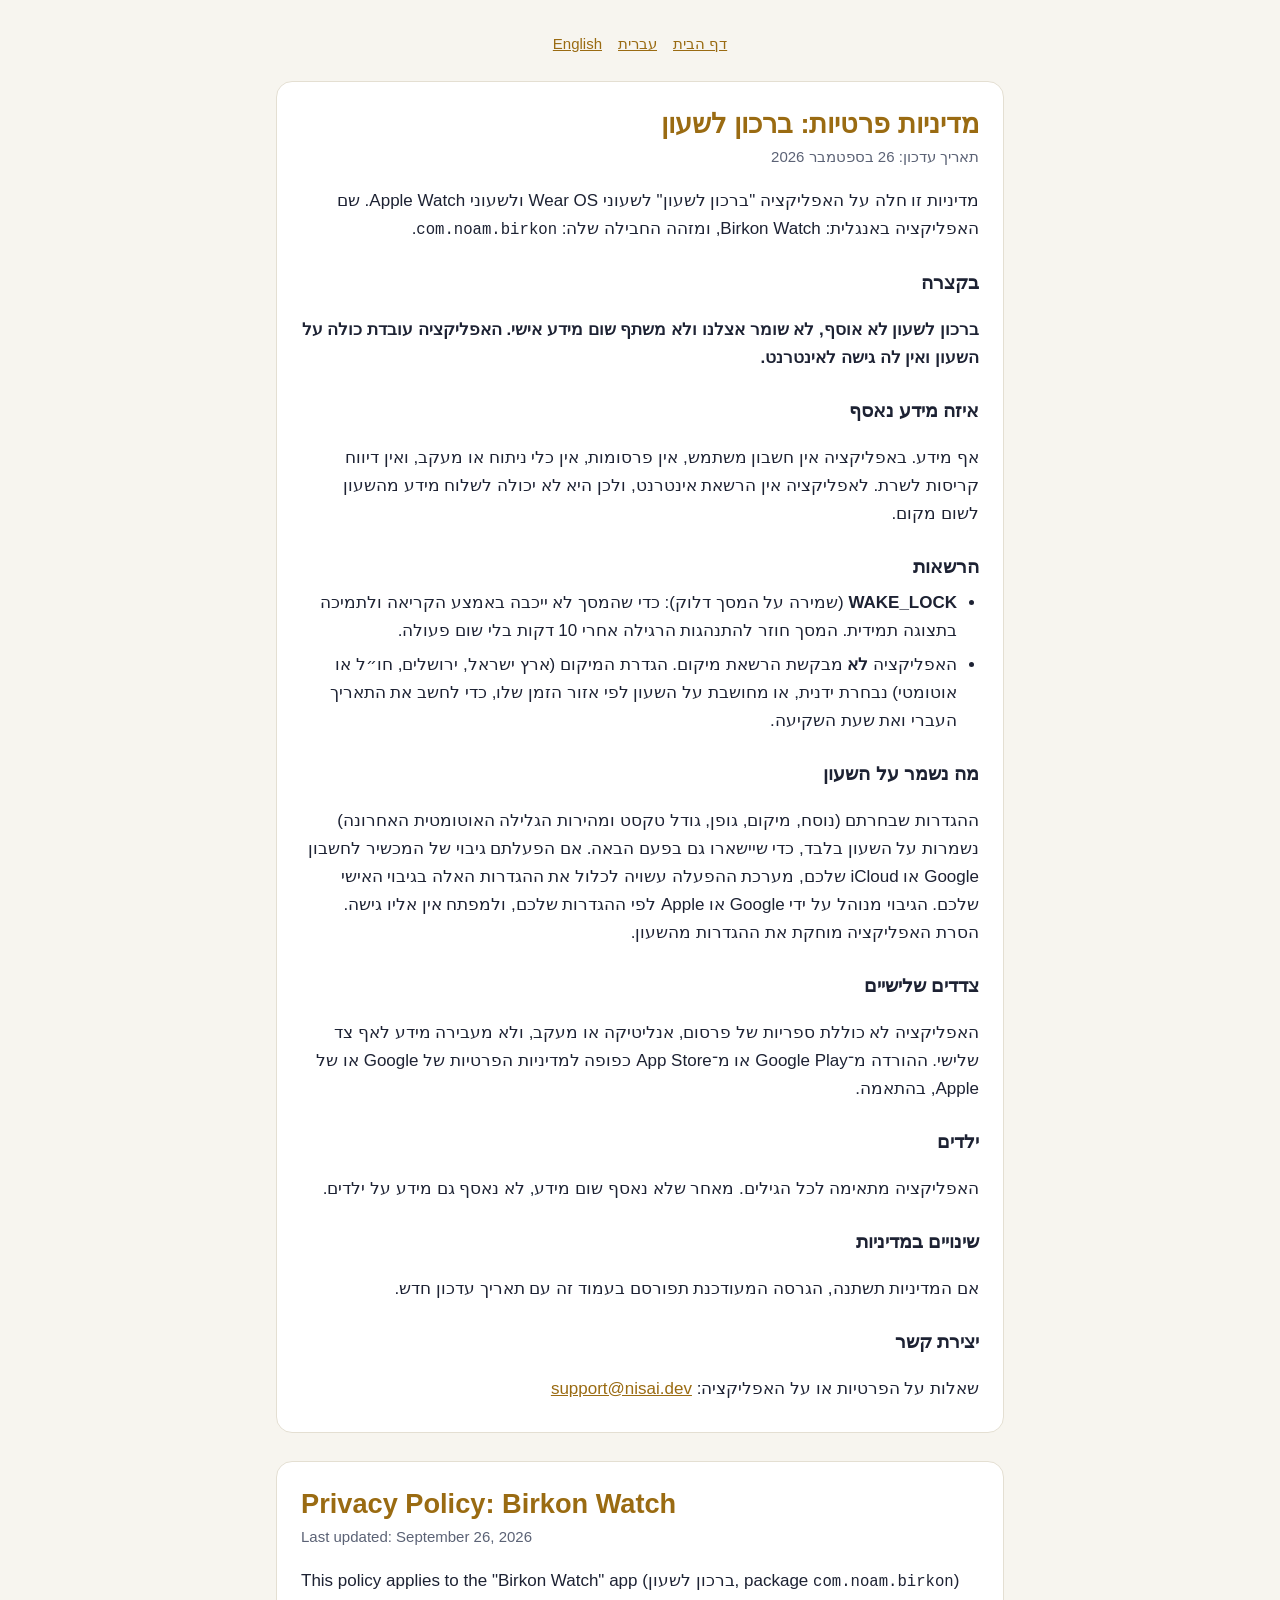
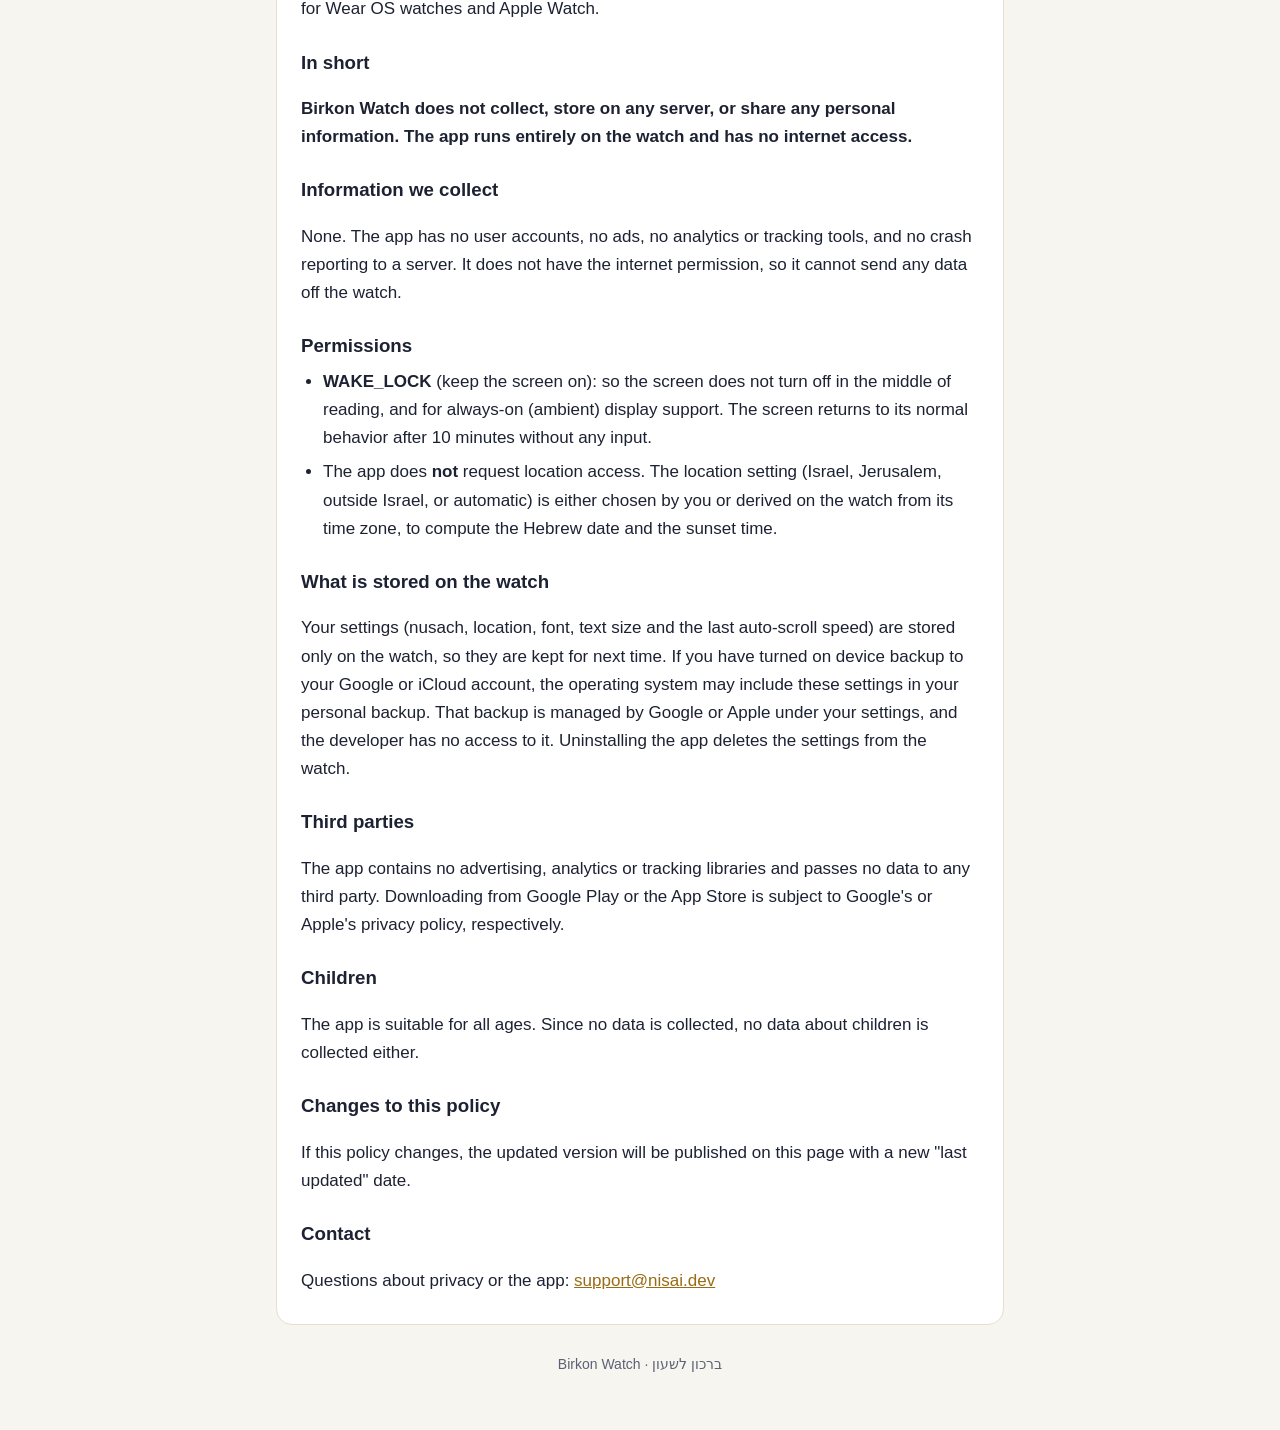
==== privacy.html @ 54826e28 "Birkon Watch site: home, privacy policy, support Co-Authored-By: Claude Opus 5.5 <noreply@anthropic." ====
<!doctype html>
<html lang="he" dir="rtl">
<head>
<meta charset="utf-8">
<meta name="viewport" content="width=device-width, initial-scale=1">
<title>ברכון לשעון · מדיניות פרטיות</title>
<meta name="description" content="Privacy policy for Birkon Watch (ברכון לשעון), a Hebrew birkon for Wear OS. The app collects no data.">
<style>
  :root {
    --bg: #f7f5ef;
    --surface: #ffffff;
    --text: #1d2233;
    --muted: #5b6275;
    --accent: #9a6b12;
    --rule: #e4dfd2;
  }
  @media (prefers-color-scheme: dark) {
    :root:not([data-theme="light"]) {
      --bg: #070d1c;
      --surface: #0e1a33;
      --text: #ecebe6;
      --muted: #aab0c0;
      --accent: #e8c170;
      --rule: #22325a;
    }
  }
  :root[data-theme="dark"] {
    --bg: #070d1c;
    --surface: #0e1a33;
    --text: #ecebe6;
    --muted: #aab0c0;
    --accent: #e8c170;
    --rule: #22325a;
  }
  * { box-sizing: border-box; }
  body {
    margin: 0;
    background: var(--bg);
    color: var(--text);
    font-family: "Segoe UI", "Noto Sans Hebrew", "Arial Hebrew", Arial, sans-serif;
    font-size: 17px;
    line-height: 1.65;
  }
  main { max-width: 760px; margin: 0 auto; padding: 32px 16px 56px; }
  nav { display: flex; gap: 16px; justify-content: center; margin-bottom: 24px; font-size: 15px; }
  a { color: var(--accent); }
  section {
    background: var(--surface);
    border: 1px solid var(--rule);
    border-radius: 16px;
    padding: 24px 24px 12px;
    margin-bottom: 28px;
  }
  h1 { font-size: 1.6em; line-height: 1.3; margin: 0 0 4px; color: var(--accent); }
  h2 { font-size: 1.1em; margin: 24px 0 6px; }
  .date { color: var(--muted); margin: 0 0 12px; font-size: 15px; }
  .lead { font-weight: 600; }
  ul { padding-inline-start: 22px; margin: 6px 0; }
  li { margin-bottom: 6px; }
  code { font-size: 0.92em; overflow-wrap: anywhere; }
  footer { text-align: center; color: var(--muted); font-size: 14px; }
</style>
</head>
<body>
<main>
  <nav><a href="./">דף הבית</a><a href="#he">עברית</a><a href="#en" lang="en" dir="ltr">English</a></nav>

  <section id="he" lang="he" dir="rtl">
    <h1>מדיניות פרטיות: ברכון לשעון</h1>
    <p class="date">תאריך עדכון: 26 בספטמבר 2026</p>
    <p>מדיניות זו חלה על האפליקציה "ברכון לשעון" לשעוני <bdi>Wear OS</bdi> ולשעוני <bdi>Apple Watch</bdi>. שם האפליקציה באנגלית: <bdi>Birkon Watch</bdi>, ומזהה החבילה שלה: <code dir="ltr">com.noam.birkon</code>.</p>

    <h2>בקצרה</h2>
    <p class="lead">ברכון לשעון לא אוסף, לא שומר אצלנו ולא משתף שום מידע אישי. האפליקציה עובדת כולה על השעון ואין לה גישה לאינטרנט.</p>

    <h2>איזה מידע נאסף</h2>
    <p>אף מידע. באפליקציה אין חשבון משתמש, אין פרסומות, אין כלי ניתוח או מעקב, ואין דיווח קריסות לשרת. לאפליקציה אין הרשאת אינטרנט, ולכן היא לא יכולה לשלוח מידע מהשעון לשום מקום.</p>

    <h2>הרשאות</h2>
    <ul>
      <li><strong dir="ltr">WAKE_LOCK</strong> (שמירה על המסך דלוק): כדי שהמסך לא ייכבה באמצע הקריאה ולתמיכה בתצוגה תמידית. המסך חוזר להתנהגות הרגילה אחרי 10 דקות בלי שום פעולה.</li>
      <li>האפליקציה <strong>לא</strong> מבקשת הרשאת מיקום. הגדרת המיקום (ארץ ישראל, ירושלים, חו״ל או אוטומטי) נבחרת ידנית, או מחושבת על השעון לפי אזור הזמן שלו, כדי לחשב את התאריך העברי ואת שעת השקיעה.</li>
    </ul>

    <h2>מה נשמר על השעון</h2>
    <p>ההגדרות שבחרתם (נוסח, מיקום, גופן, גודל טקסט ומהירות הגלילה האוטומטית האחרונה) נשמרות על השעון בלבד, כדי שיישארו גם בפעם הבאה. אם הפעלתם גיבוי של המכשיר לחשבון Google או iCloud שלכם, מערכת ההפעלה עשויה לכלול את ההגדרות האלה בגיבוי האישי שלכם. הגיבוי מנוהל על ידי Google או Apple לפי ההגדרות שלכם, ולמפתח אין אליו גישה. הסרת האפליקציה מוחקת את ההגדרות מהשעון.</p>

    <h2>צדדים שלישיים</h2>
    <p>האפליקציה לא כוללת ספריות של פרסום, אנליטיקה או מעקב, ולא מעבירה מידע לאף צד שלישי. ההורדה מ־Google Play או מ־App Store כפופה למדיניות הפרטיות של Google או של Apple, בהתאמה.</p>

    <h2>ילדים</h2>
    <p>האפליקציה מתאימה לכל הגילים. מאחר שלא נאסף שום מידע, לא נאסף גם מידע על ילדים.</p>

    <h2>שינויים במדיניות</h2>
    <p>אם המדיניות תשתנה, הגרסה המעודכנת תפורסם בעמוד זה עם תאריך עדכון חדש.</p>

    <h2>יצירת קשר</h2>
    <p>שאלות על הפרטיות או על האפליקציה: <a href="mailto:support@nisai.dev" dir="ltr">support@nisai.dev</a></p>
  </section>

  <section id="en" lang="en" dir="ltr">
    <h1>Privacy Policy: Birkon Watch</h1>
    <p class="date">Last updated: September 26, 2026</p>
    <p>This policy applies to the "Birkon Watch" app (<span lang="he" dir="rtl">ברכון לשעון</span>, package <code>com.noam.birkon</code>) for Wear OS watches and Apple Watch.</p>

    <h2>In short</h2>
    <p class="lead">Birkon Watch does not collect, store on any server, or share any personal information. The app runs entirely on the watch and has no internet access.</p>

    <h2>Information we collect</h2>
    <p>None. The app has no user accounts, no ads, no analytics or tracking tools, and no crash reporting to a server. It does not have the internet permission, so it cannot send any data off the watch.</p>

    <h2>Permissions</h2>
    <ul>
      <li><strong>WAKE_LOCK</strong> (keep the screen on): so the screen does not turn off in the middle of reading, and for always-on (ambient) display support. The screen returns to its normal behavior after 10 minutes without any input.</li>
      <li>The app does <strong>not</strong> request location access. The location setting (Israel, Jerusalem, outside Israel, or automatic) is either chosen by you or derived on the watch from its time zone, to compute the Hebrew date and the sunset time.</li>
    </ul>

    <h2>What is stored on the watch</h2>
    <p>Your settings (nusach, location, font, text size and the last auto-scroll speed) are stored only on the watch, so they are kept for next time. If you have turned on device backup to your Google or iCloud account, the operating system may include these settings in your personal backup. That backup is managed by Google or Apple under your settings, and the developer has no access to it. Uninstalling the app deletes the settings from the watch.</p>

    <h2>Third parties</h2>
    <p>The app contains no advertising, analytics or tracking libraries and passes no data to any third party. Downloading from Google Play or the App Store is subject to Google's or Apple's privacy policy, respectively.</p>

    <h2>Children</h2>
    <p>The app is suitable for all ages. Since no data is collected, no data about children is collected either.</p>

    <h2>Changes to this policy</h2>
    <p>If this policy changes, the updated version will be published on this page with a new "last updated" date.</p>

    <h2>Contact</h2>
    <p>Questions about privacy or the app: <a href="mailto:support@nisai.dev">support@nisai.dev</a></p>
  </section>

  <footer>ברכון לשעון · Birkon Watch</footer>
</main>
</body>
</html>
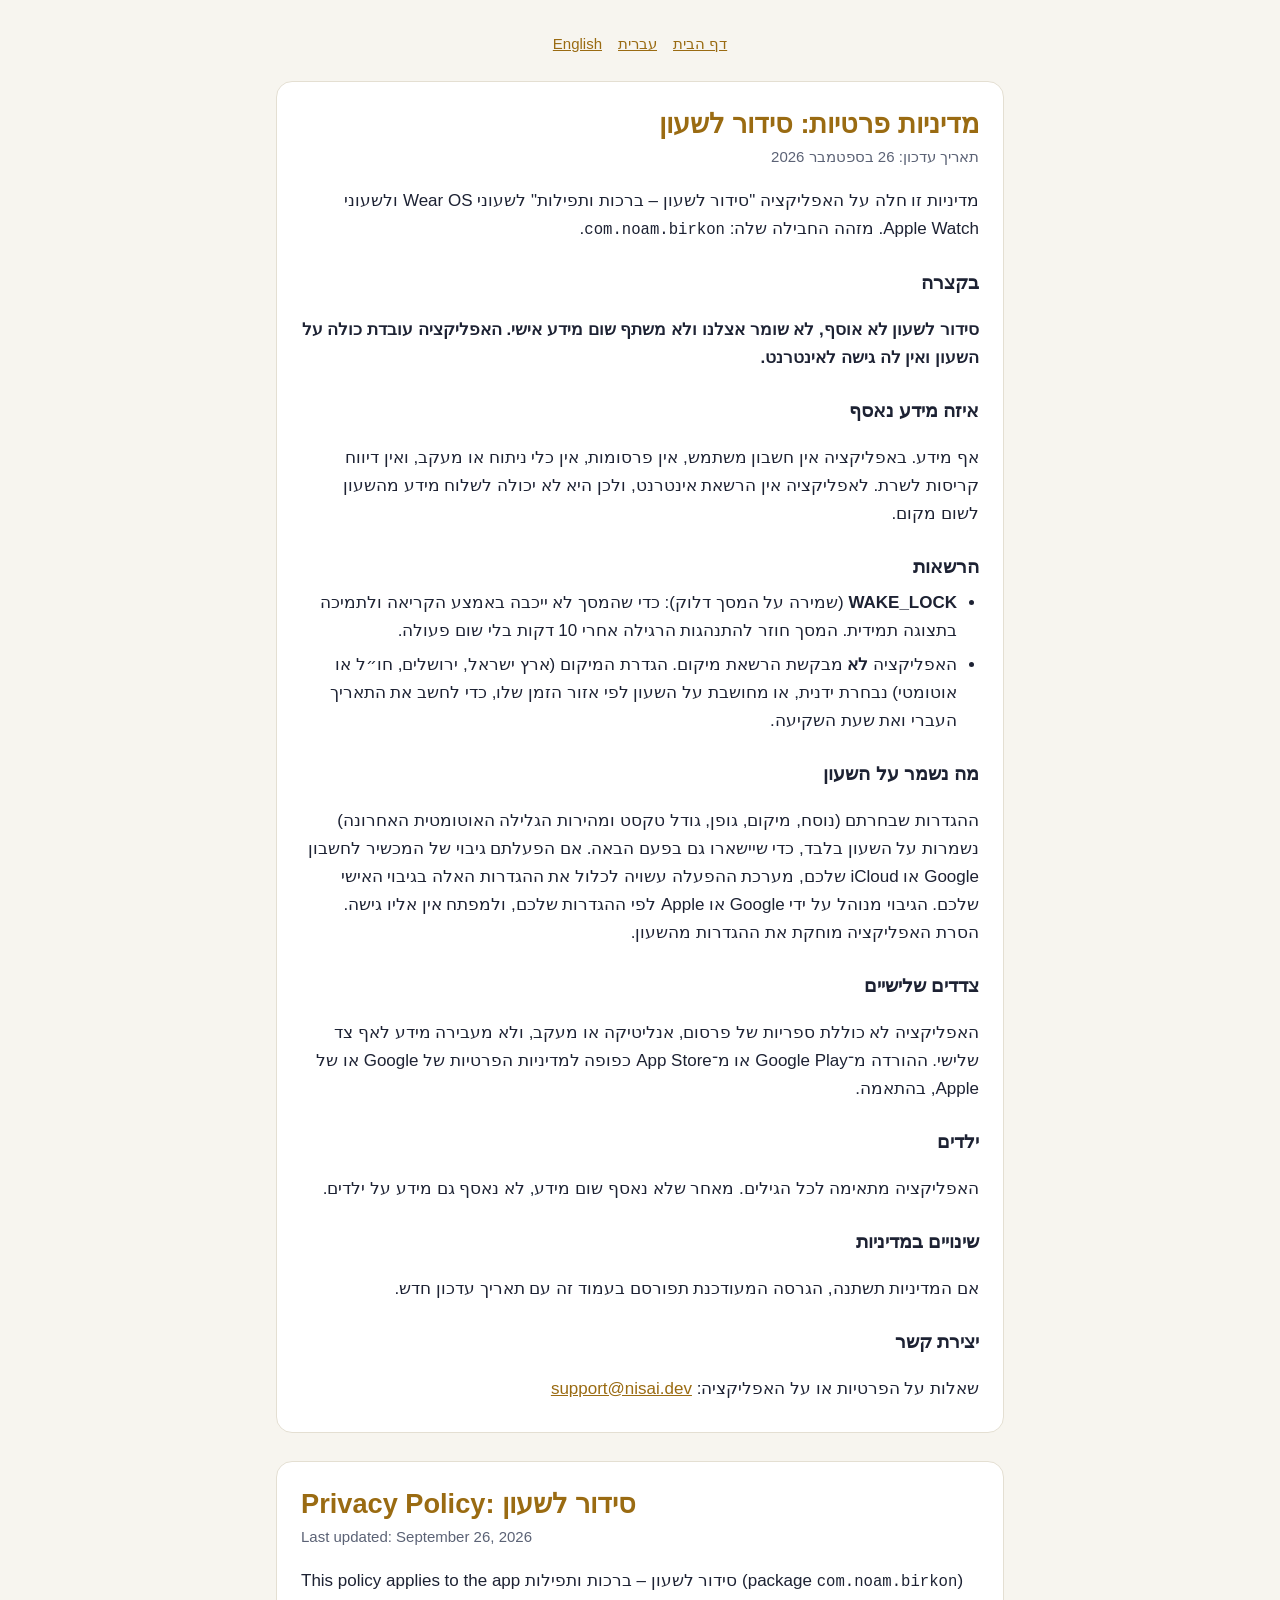
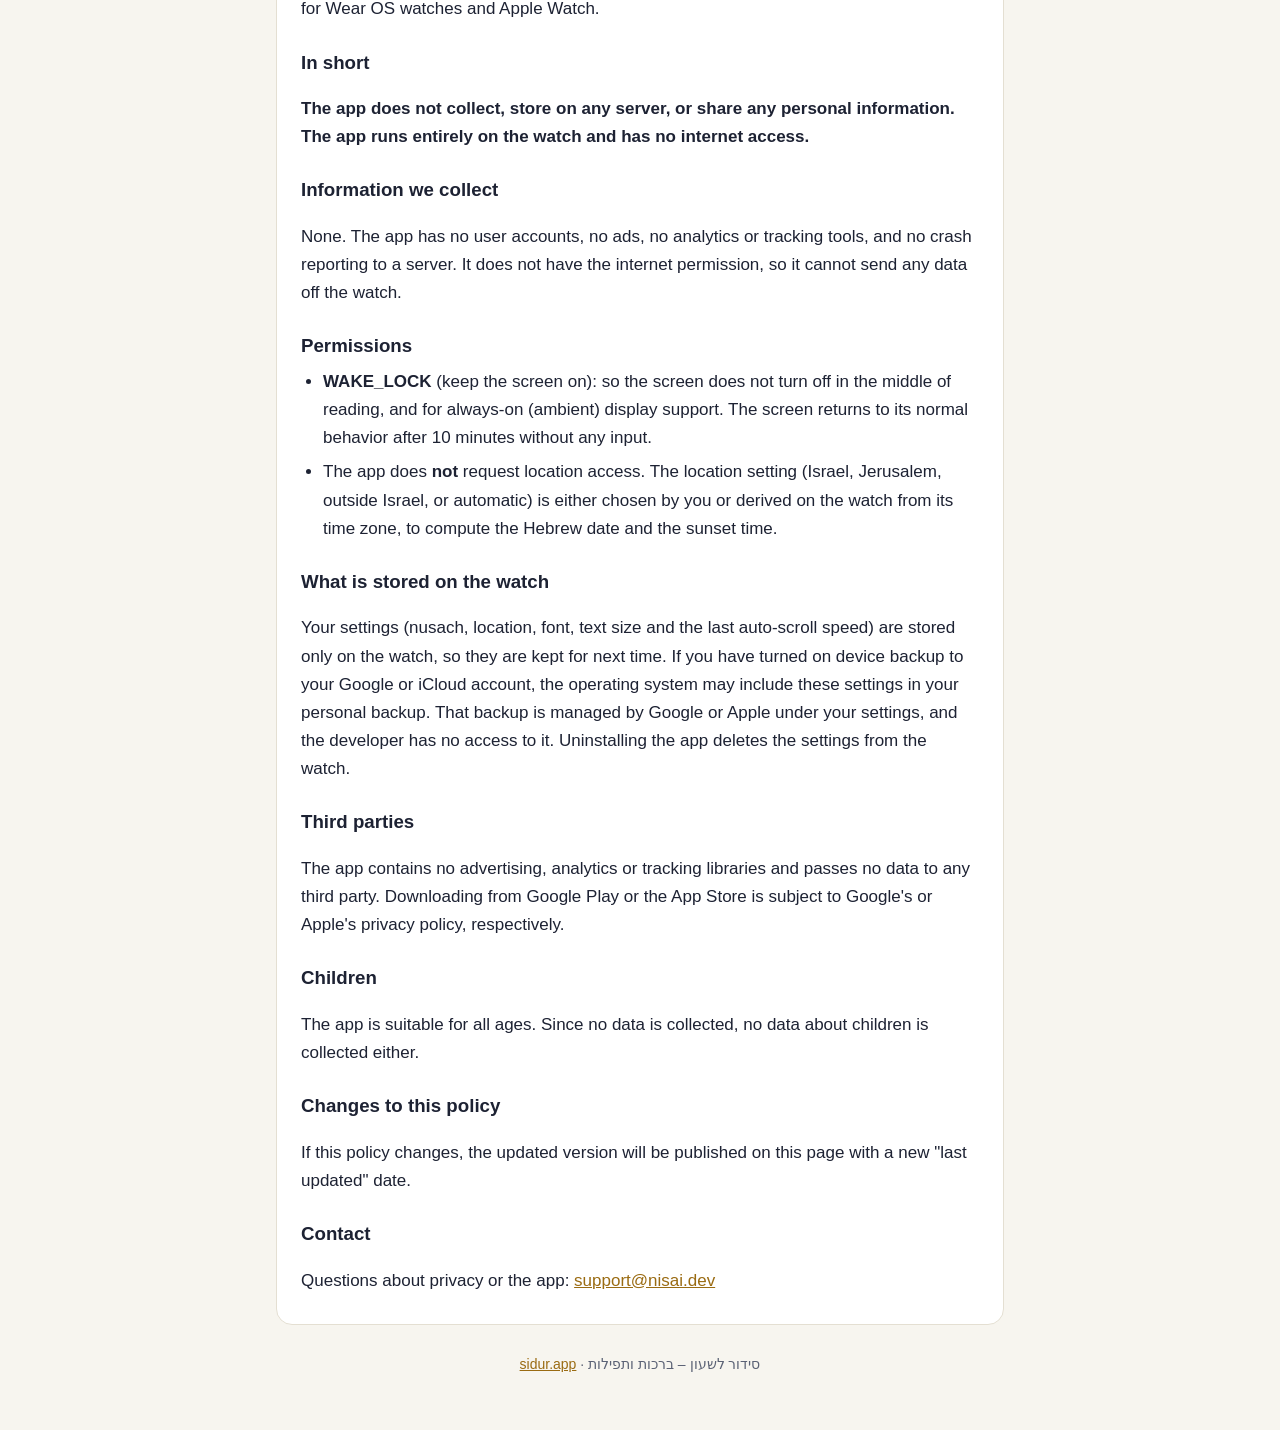
==== commit eed4493c: "Rebrand landing site to "סידור לשעון – ברכות ותפילות" on sidur.app - Title, meta/og tags, nav brand," ====
--- a/privacy.html
+++ b/privacy.html
@@ -3,8 +3,8 @@
 <head>
 <meta charset="utf-8">
 <meta name="viewport" content="width=device-width, initial-scale=1">
-<title>ברכון לשעון · מדיניות פרטיות</title>
-<meta name="description" content="Privacy policy for Birkon Watch (ברכון לשעון), a Hebrew birkon for Wear OS. The app collects no data.">
+<title>סידור לשעון · מדיניות פרטיות</title>
+<meta name="description" content="Privacy policy for סידור לשעון – ברכות ותפילות, a Hebrew siddur and birkon for smartwatches. The app collects no data.">
 <style>
   :root {
     --bg: #f7f5ef;
@@ -66,12 +66,12 @@
   <nav><a href="./">דף הבית</a><a href="#he">עברית</a><a href="#en" lang="en" dir="ltr">English</a></nav>
 
   <section id="he" lang="he" dir="rtl">
-    <h1>מדיניות פרטיות: ברכון לשעון</h1>
+    <h1>מדיניות פרטיות: סידור לשעון</h1>
     <p class="date">תאריך עדכון: 26 בספטמבר 2026</p>
-    <p>מדיניות זו חלה על האפליקציה "ברכון לשעון" לשעוני <bdi>Wear OS</bdi> ולשעוני <bdi>Apple Watch</bdi>. שם האפליקציה באנגלית: <bdi>Birkon Watch</bdi>, ומזהה החבילה שלה: <code dir="ltr">com.noam.birkon</code>.</p>
+    <p>מדיניות זו חלה על האפליקציה "סידור לשעון – ברכות ותפילות" לשעוני <bdi>Wear OS</bdi> ולשעוני <bdi>Apple Watch</bdi>. מזהה החבילה שלה: <code dir="ltr">com.noam.birkon</code>.</p>
 
     <h2>בקצרה</h2>
-    <p class="lead">ברכון לשעון לא אוסף, לא שומר אצלנו ולא משתף שום מידע אישי. האפליקציה עובדת כולה על השעון ואין לה גישה לאינטרנט.</p>
+    <p class="lead">סידור לשעון לא אוסף, לא שומר אצלנו ולא משתף שום מידע אישי. האפליקציה עובדת כולה על השעון ואין לה גישה לאינטרנט.</p>
 
     <h2>איזה מידע נאסף</h2>
     <p>אף מידע. באפליקציה אין חשבון משתמש, אין פרסומות, אין כלי ניתוח או מעקב, ואין דיווח קריסות לשרת. לאפליקציה אין הרשאת אינטרנט, ולכן היא לא יכולה לשלוח מידע מהשעון לשום מקום.</p>
@@ -99,12 +99,12 @@
   </section>
 
   <section id="en" lang="en" dir="ltr">
-    <h1>Privacy Policy: Birkon Watch</h1>
+    <h1>Privacy Policy: <span lang="he" dir="rtl">סידור לשעון</span></h1>
     <p class="date">Last updated: September 26, 2026</p>
-    <p>This policy applies to the "Birkon Watch" app (<span lang="he" dir="rtl">ברכון לשעון</span>, package <code>com.noam.birkon</code>) for Wear OS watches and Apple Watch.</p>
+    <p>This policy applies to the app <span lang="he" dir="rtl">סידור לשעון – ברכות ותפילות</span> (package <code>com.noam.birkon</code>) for Wear OS watches and Apple Watch.</p>
 
     <h2>In short</h2>
-    <p class="lead">Birkon Watch does not collect, store on any server, or share any personal information. The app runs entirely on the watch and has no internet access.</p>
+    <p class="lead">The app does not collect, store on any server, or share any personal information. The app runs entirely on the watch and has no internet access.</p>
 
     <h2>Information we collect</h2>
     <p>None. The app has no user accounts, no ads, no analytics or tracking tools, and no crash reporting to a server. It does not have the internet permission, so it cannot send any data off the watch.</p>
@@ -131,7 +131,7 @@
     <p>Questions about privacy or the app: <a href="mailto:support@nisai.dev">support@nisai.dev</a></p>
   </section>
 
-  <footer>ברכון לשעון · Birkon Watch</footer>
+  <footer>סידור לשעון – ברכות ותפילות · <a href="https://sidur.app/">sidur.app</a></footer>
 </main>
 </body>
 </html>
